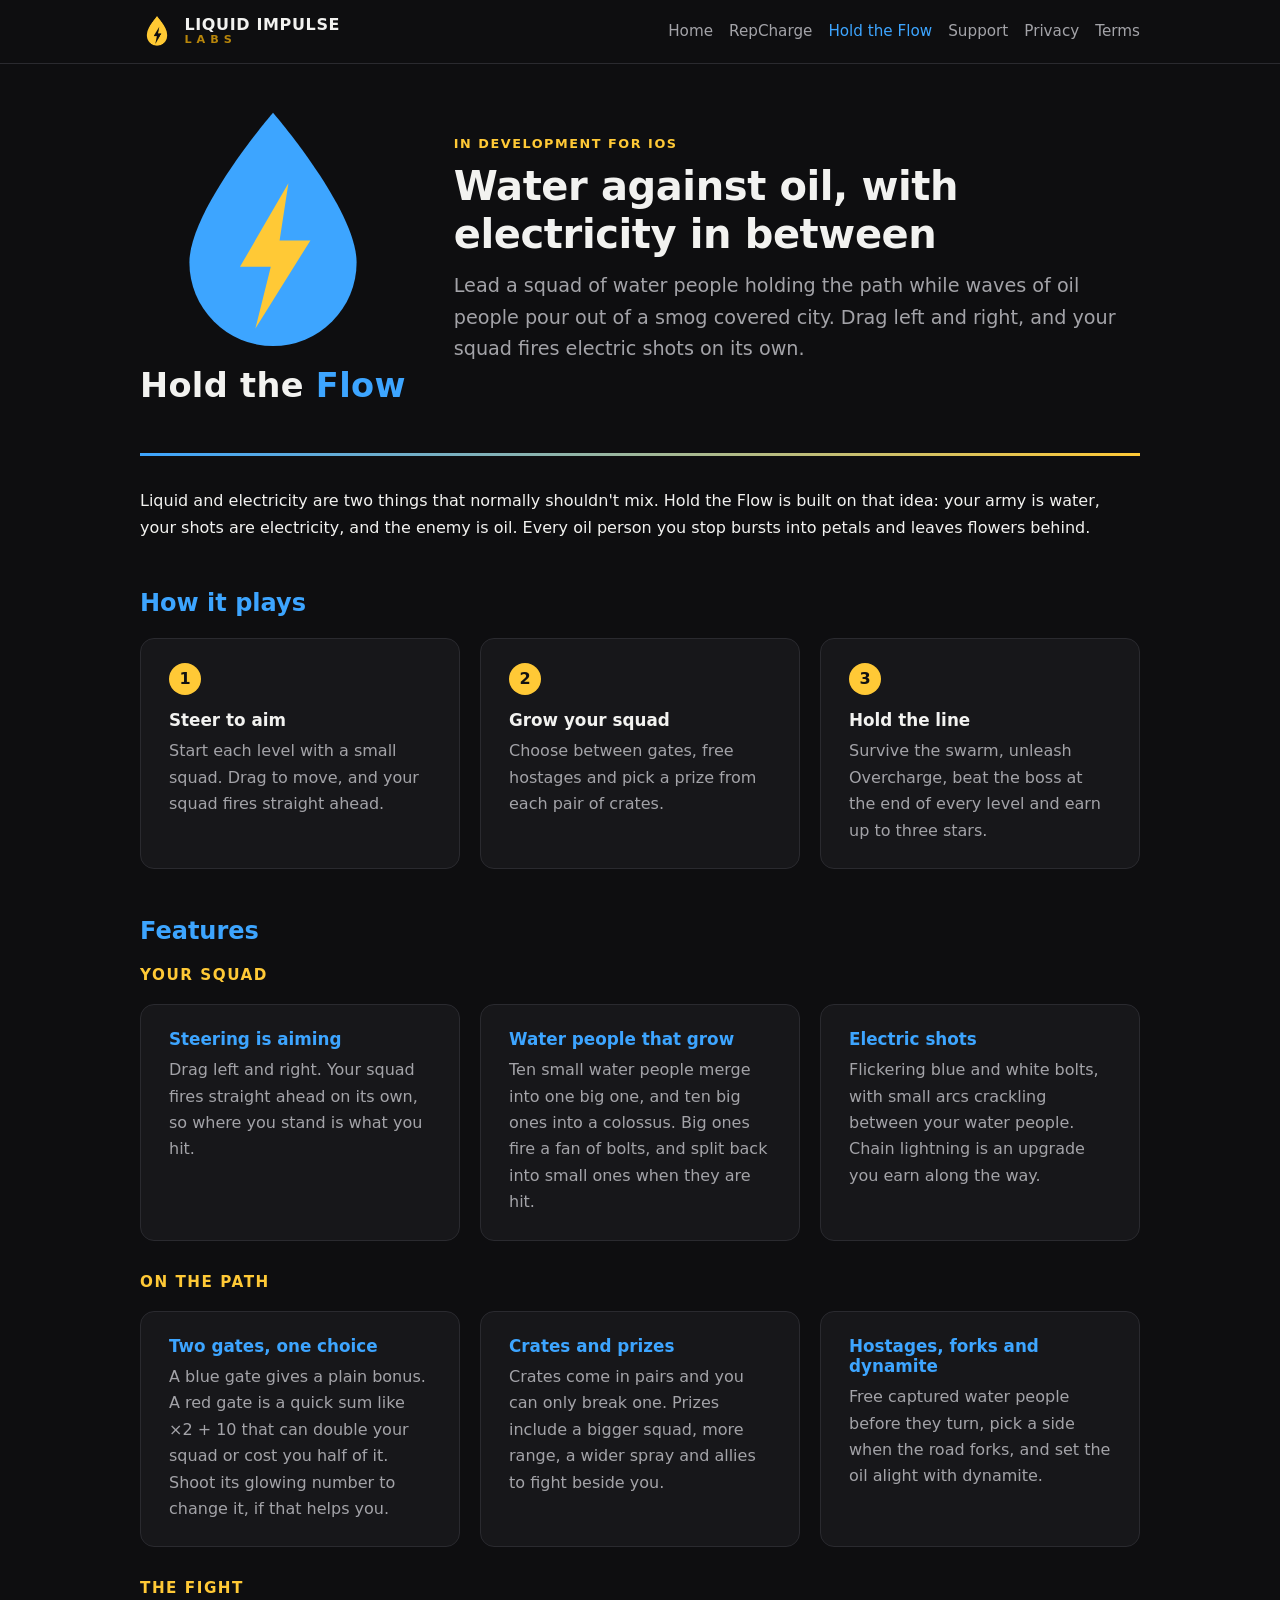
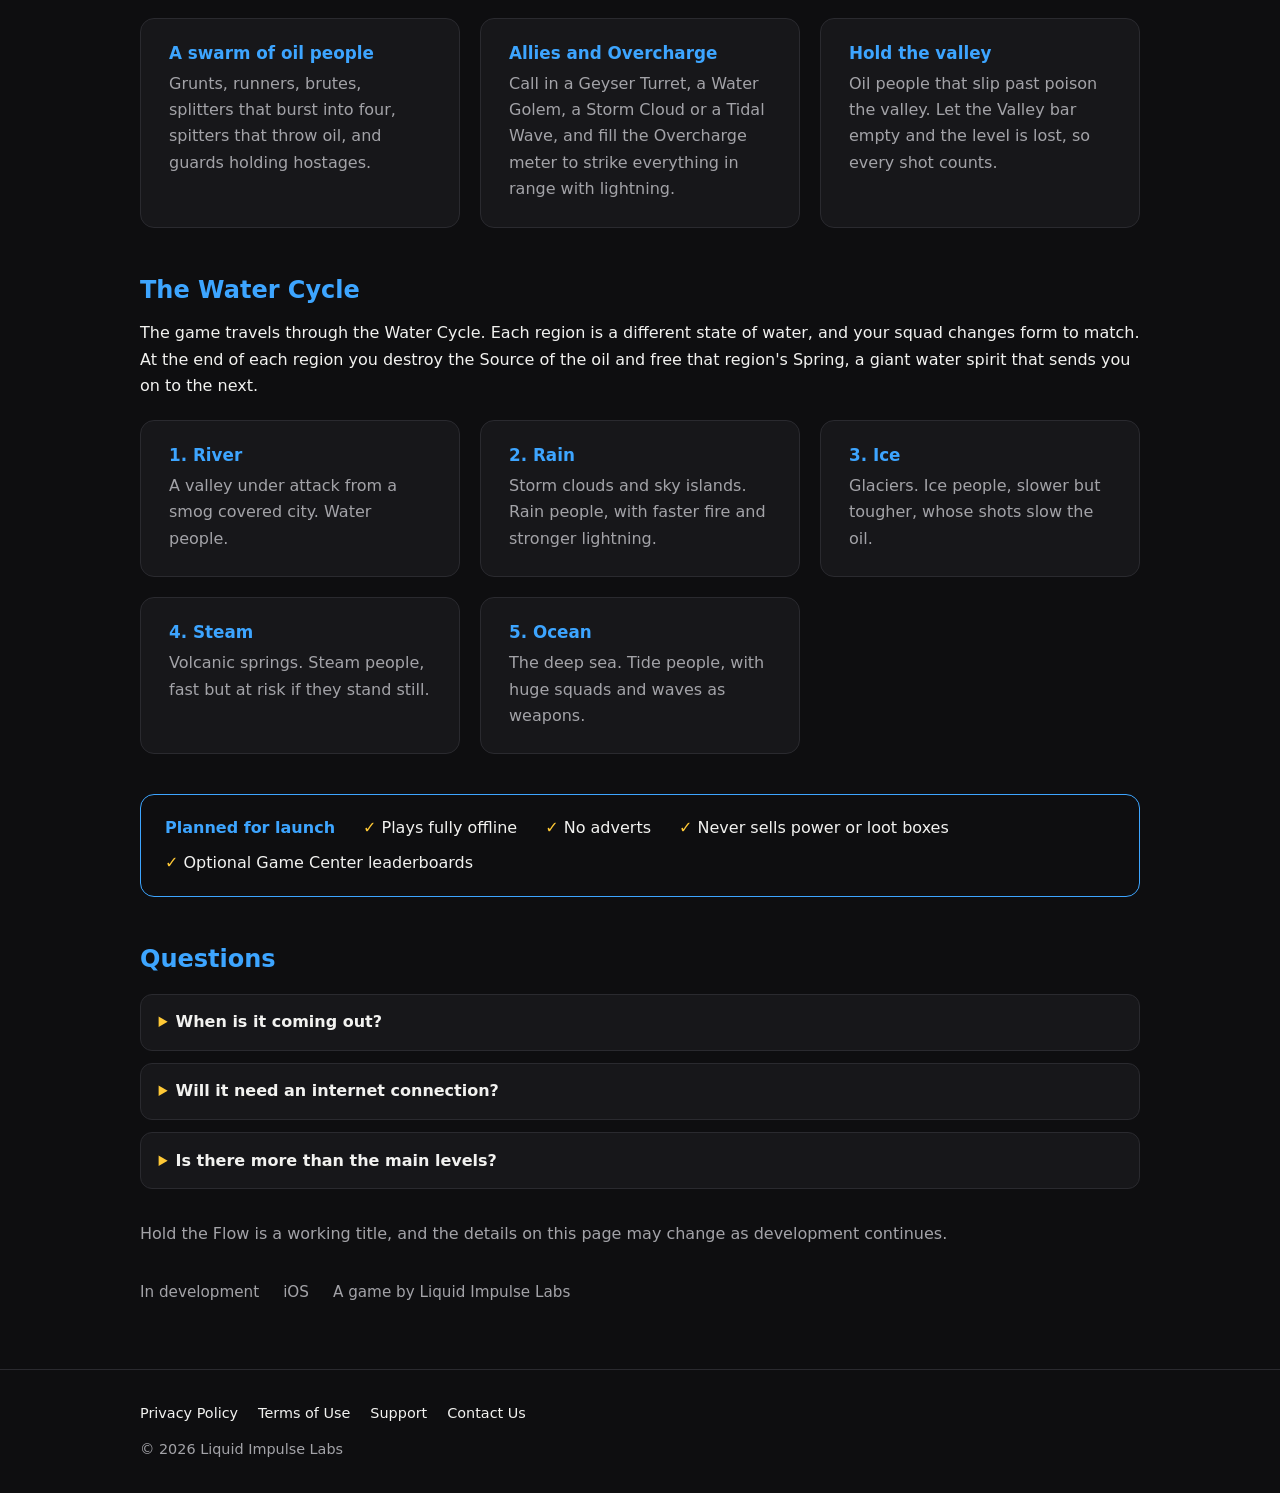
==== holdtheflow.html @ 060eed47 "Add a Hold the Flow game page (not yet published) New holdtheflow.html in blue and the Liquid Impuls" ====
<!doctype html>
<html lang="en-GB">
<head>
  <meta charset="utf-8">
  <meta name="viewport" content="width=device-width, initial-scale=1">
  <title>Hold the Flow</title>
  <meta name="description" content="Hold the Flow is a game for iOS in development at Liquid Impulse Labs. Lead a squad of water people with electric shots against waves of oil people.">
  <meta name="theme-color" content="#0e0e10">
  <link rel="icon" type="image/svg+xml" href="assets/holdtheflow-mark.svg">
  <link rel="apple-touch-icon" href="assets/app-icon.png">
  <link rel="stylesheet" href="assets/style.css">
</head>
<body>
  <header class="site-header">
    <div class="inner">
      <a class="brand" href="index.html" aria-label="Liquid Impulse Labs home">
        <img src="assets/logo-mark.png" alt="" width="34" height="34">
        <span class="brand-name"><strong>LIQUID IMPULSE</strong><span>LABS</span></span>
      </a>
      <nav class="site-nav" aria-label="Main">
        <a href="index.html">Home</a>
        <a href="repcharge.html" class="nav-rc">RepCharge</a>
        <a href="holdtheflow.html" class="nav-htf" aria-current="page">Hold the Flow</a>
        <a href="support.html">Support</a>
        <a href="privacy.html">Privacy</a>
        <a href="terms.html">Terms</a>
      </nav>
    </div>
  </header>

  <main class="holdtheflow">
    <section class="app-hero">
      <div class="htf-hero">
        <img class="htf-hero-mark" src="assets/holdtheflow-mark.svg" alt="" width="220" height="242">
        <p class="htf-wordmark">Hold the <span>Flow</span></p>
      </div>
      <div>
        <p class="eyebrow">In development for iOS</p>
        <h1>Water against oil, with electricity in between</h1>
        <p class="lead">Lead a squad of water people holding the path while waves of oil people pour out of a smog covered city. Drag left and right, and your squad fires electric shots on its own.</p>
      </div>
    </section>

    <p style="margin-top:2rem">Liquid and electricity are two things that normally shouldn't mix. Hold the Flow is built on that idea: your army is water, your shots are electricity, and the enemy is oil. Every oil person you stop bursts into petals and leaves flowers behind.</p>

    <h2>How it plays</h2>
    <ol class="steps">
      <li><strong>Steer to aim</strong><span>Start each level with a small squad. Drag to move, and your squad fires straight ahead.</span></li>
      <li><strong>Grow your squad</strong><span>Choose between gates, free hostages and pick a prize from each pair of crates.</span></li>
      <li><strong>Hold the line</strong><span>Survive the swarm, unleash Overcharge, beat the boss at the end of every level and earn up to three stars.</span></li>
    </ol>

    <h2>Features</h2>
    <h3 class="group-title">Your squad</h3>
    <div class="grid">
      <div class="panel">
        <h3>Steering is aiming</h3>
        <p>Drag left and right. Your squad fires straight ahead on its own, so where you stand is what you hit.</p>
      </div>
      <div class="panel">
        <h3>Water people that grow</h3>
        <p>Ten small water people merge into one big one, and ten big ones into a colossus. Big ones fire a fan of bolts, and split back into small ones when they are hit.</p>
      </div>
      <div class="panel">
        <h3>Electric shots</h3>
        <p>Flickering blue and white bolts, with small arcs crackling between your water people. Chain lightning is an upgrade you earn along the way.</p>
      </div>
    </div>

    <h3 class="group-title">On the path</h3>
    <div class="grid">
      <div class="panel">
        <h3>Two gates, one choice</h3>
        <p>A blue gate gives a plain bonus. A red gate is a quick sum like ×2 + 10 that can double your squad or cost you half of it. Shoot its glowing number to change it, if that helps you.</p>
      </div>
      <div class="panel">
        <h3>Crates and prizes</h3>
        <p>Crates come in pairs and you can only break one. Prizes include a bigger squad, more range, a wider spray and allies to fight beside you.</p>
      </div>
      <div class="panel">
        <h3>Hostages, forks and dynamite</h3>
        <p>Free captured water people before they turn, pick a side when the road forks, and set the oil alight with dynamite.</p>
      </div>
    </div>

    <h3 class="group-title">The fight</h3>
    <div class="grid">
      <div class="panel">
        <h3>A swarm of oil people</h3>
        <p>Grunts, runners, brutes, splitters that burst into four, spitters that throw oil, and guards holding hostages.</p>
      </div>
      <div class="panel">
        <h3>Allies and Overcharge</h3>
        <p>Call in a Geyser Turret, a Water Golem, a Storm Cloud or a Tidal Wave, and fill the Overcharge meter to strike everything in range with lightning.</p>
      </div>
      <div class="panel">
        <h3>Hold the valley</h3>
        <p>Oil people that slip past poison the valley. Let the Valley bar empty and the level is lost, so every shot counts.</p>
      </div>
    </div>

    <h2>The Water Cycle</h2>
    <p>The game travels through the Water Cycle. Each region is a different state of water, and your squad changes form to match. At the end of each region you destroy the Source of the oil and free that region's Spring, a giant water spirit that sends you on to the next.</p>
    <div class="grid">
      <div class="panel">
        <h3>1. River</h3>
        <p>A valley under attack from a smog covered city. Water people.</p>
      </div>
      <div class="panel">
        <h3>2. Rain</h3>
        <p>Storm clouds and sky islands. Rain people, with faster fire and stronger lightning.</p>
      </div>
      <div class="panel">
        <h3>3. Ice</h3>
        <p>Glaciers. Ice people, slower but tougher, whose shots slow the oil.</p>
      </div>
      <div class="panel">
        <h3>4. Steam</h3>
        <p>Volcanic springs. Steam people, fast but at risk if they stand still.</p>
      </div>
      <div class="panel">
        <h3>5. Ocean</h3>
        <p>The deep sea. Tide people, with huge squads and waves as weapons.</p>
      </div>
    </div>

    <section class="privacy-strip" aria-label="Our plans for launch">
      <strong>Planned for launch</strong>
      <span>Plays fully offline</span>
      <span>No adverts</span>
      <span>Never sells power or loot boxes</span>
      <span>Optional Game Center leaderboards</span>
    </section>

    <section>
      <h2>Questions</h2>
      <details>
        <summary>When is it coming out?</summary>
        <p>Hold the Flow is in development. We will share more here as it gets closer to release.</p>
      </details>
      <details>
        <summary>Will it need an internet connection?</summary>
        <p>No. The plan is for the game to open and be fully playable offline. Game Center leaderboards will be optional.</p>
      </details>
      <details>
        <summary>Is there more than the main levels?</summary>
        <p>The plan includes an Endless mode for each region and a daily challenge that is the same for every player in a region that day.</p>
      </details>
    </section>

    <p style="margin-top:2rem;color:var(--muted)">Hold the Flow is a working title, and the details on this page may change as development continues.</p>

    <div class="app-details">
      <span>In development</span>
      <span>iOS</span>
      <span>A game by Liquid Impulse Labs</span>
    </div>
  </main>

  <footer class="site-footer">
    <div class="inner">
      <nav class="footer-links" aria-label="Footer">
        <a href="privacy.html">Privacy Policy</a>
        <a href="terms.html">Terms of Use</a>
        <a href="support.html">Support</a>
        <a href="mailto:contact@liquidimpulselabs.com">Contact Us</a>
      </nav>
      <p>&copy; 2026 Liquid Impulse Labs</p>
    </div>
  </footer>
</body>
</html>
---- assets/style.css ----
/* Liquid Impulse Labs: shared styles */
:root {
  --bg: #0e0e10;
  --surface: #17171a;
  --border: #2a2a2f;
  --text: #f2f2f0;
  --muted: #a3a3a8;
  --lil-yellow: #ffc936;  /* Liquid Impulse Labs yellow */
  --accent: var(--lil-yellow);
  --accent-deep: #b8860b;
  --repcharge-accent: #FE3D23;
  --repcharge-bolt: #FFC933;  /* the bolt yellow, sampled from the two tone RepCharge logo */
  --flow-blue: #3DA5FF;  /* Hold the Flow: water and electricity blue, paired with the company yellow */
}

/* RepCharge content only. Inside this scope the accent becomes the RepCharge
   red orange. The header and footer sit outside it and keep the yellow. */
.repcharge { --accent: var(--repcharge-accent); }
.repcharge h2 { color: var(--accent); }
/* Hold the Flow content only: blue leads, the company yellow is the spark. */
.holdtheflow { --accent: var(--flow-blue); }
.holdtheflow h2 { color: var(--accent); }

* { box-sizing: border-box; }
html { -webkit-text-size-adjust: 100%; }
body {
  margin: 0;
  background: var(--bg);
  color: var(--text);
  font-family: system-ui, -apple-system, "Segoe UI", Roboto, "Helvetica Neue", Arial, sans-serif;
  line-height: 1.65;
}
a { color: var(--accent); }
a:hover { text-decoration: none; }
img { max-width: 100%; height: auto; }

/* Header */
.site-header { border-bottom: 1px solid var(--border); }
.site-header .inner {
  max-width: 1040px;
  margin: 0 auto;
  padding: 0.9rem 1.25rem;
  display: flex;
  flex-wrap: wrap;
  align-items: center;
  justify-content: space-between;
  gap: 0.75rem 1.5rem;
}
.brand { display: flex; align-items: center; gap: 0.65rem; text-decoration: none; color: var(--text); }
.brand img { width: 34px; height: 34px; }
.brand-name { display: flex; flex-direction: column; line-height: 1.05; }
.brand-name strong { font-weight: 800; letter-spacing: 0.04em; font-size: 1rem; }
.brand-name span { color: var(--accent-deep); font-size: 0.7rem; letter-spacing: 0.45em; font-weight: 600; }
.site-nav { display: flex; flex-wrap: wrap; gap: 0.25rem 1rem; }
.site-nav a { color: var(--muted); text-decoration: none; font-size: 0.95rem; }
.site-nav a:hover, .site-nav a[aria-current="page"] { color: var(--accent); }
/* The one exception in the header: the RepCharge link turns red orange when hovered or selected */
.site-nav a.nav-rc:hover, .site-nav a.nav-rc[aria-current="page"] { color: var(--repcharge-accent); }
.site-nav a.nav-htf:hover, .site-nav a.nav-htf[aria-current="page"] { color: var(--flow-blue); }

/* Layout */
main { max-width: 1040px; margin: 0 auto; padding: 2.5rem 1.25rem 4rem; }
.narrow { max-width: 720px; }
h1, h2, h3 { line-height: 1.2; }
h1 { font-size: clamp(2rem, 6vw, 3.25rem); margin: 0 0 0.75rem; letter-spacing: -0.01em; }
h2 { margin: 3rem 0 0; }
.lead { font-size: 1.2rem; color: var(--muted); margin-top: 0; }
.eyebrow { color: var(--accent); text-transform: uppercase; letter-spacing: 0.12em; font-size: 0.8rem; font-weight: 700; margin: 0 0 0.5rem; }

.hero { display: flex; flex-wrap: wrap; align-items: center; gap: 1.25rem 2rem; padding: 0.5rem 0 0; }
.hero > div { flex: 1 1 300px; }
.hero h1 { margin-bottom: 0.5rem; }
.hero .lead { margin-bottom: 0; }
.hero-mark { width: 96px; height: 96px; }

.panel {
  background: var(--surface);
  border: 1px solid var(--border);
  border-radius: 14px;
  padding: 1.5rem 1.75rem;
}
.rc-panel { display: flex; flex-wrap: wrap; align-items: center; gap: 1.5rem 2.5rem; margin-top: 2.5rem; padding: 2rem; border-top: 3px solid var(--accent); }
.rc-panel .rc-logo { width: 220px; height: auto; }
.rc-panel .rc-body { flex: 1 1 280px; }
.rc-panel .rc-body p { margin: 0.25rem 0 1.25rem; color: var(--muted); font-size: 1.1rem; }
.badge {
  display: inline-block;
  border: 1px solid var(--accent);
  color: var(--accent);
  border-radius: 999px;
  padding: 0.15rem 0.7rem;
  font-size: 0.8rem;
  font-weight: 600;
  margin-bottom: 0.5rem;
}
.button {
  display: inline-block;
  background: var(--accent);
  color: #111;
  font-weight: 700;
  text-decoration: none;
  padding: 0.65rem 1.25rem;
  border-radius: 10px;
}

.grid { display: grid; gap: 1.25rem; grid-template-columns: repeat(auto-fit, minmax(min(100%, 400px), 1fr)); margin-top: 1.25rem; }
.grid .panel h3 { margin: 0 0 0.5rem; color: var(--accent); font-size: 1.05rem; }
.grid .panel p { margin: 0; color: var(--muted); }

/* Legal pages */
.legal h2 { font-size: 1.2rem; margin: 2.25rem 0 0.5rem; color: var(--accent); }
.legal h1 + .meta { margin-top: 0; }
.legal ul { padding-left: 1.25rem; }
.legal .meta { color: var(--muted); }
.legal li { margin-bottom: 0.4rem; }
.legal pre { background: var(--surface); border: 1px solid var(--border); border-radius: 10px; padding: 1rem 1.25rem; overflow-x: auto; font-size: 0.95rem; line-height: 1.55; }
.legal pre code { font-family: ui-monospace, SFMono-Regular, Menlo, Consolas, monospace; }
address { font-style: normal; }

details { background: var(--surface); border: 1px solid var(--border); border-radius: 12px; padding: 0.9rem 1.1rem; margin-bottom: 0.75rem; }
summary { cursor: pointer; font-weight: 600; }
details p { color: var(--muted); margin-bottom: 0; }

/* Footer */
.site-footer { border-top: 1px solid var(--border); color: var(--muted); font-size: 0.9rem; }
.site-footer .inner { max-width: 1040px; margin: 0 auto; padding: 2rem 1.25rem; display: grid; gap: 0.75rem; }
.footer-links { display: flex; flex-wrap: wrap; gap: 0.25rem 1.25rem; }
.footer-links a { color: var(--text); text-decoration: none; }
.footer-links a:hover { color: var(--accent); }
.site-footer p { margin: 0; }

/* RepCharge app page */
.app-hero { display: flex; flex-wrap: wrap; align-items: center; gap: 1.5rem 3rem; }
.app-hero > div { flex: 1 1 320px; }
.app-hero h1 { font-size: clamp(1.75rem, 4.5vw, 2.5rem); }
.rc-logo-hero { width: min(100%, 320px); height: auto; }

.grid .panel h3 + p { margin-top: 0; }

.steps { list-style: none; padding: 0; counter-reset: step; display: grid; gap: 1.25rem; grid-template-columns: repeat(auto-fit, minmax(min(100%, 260px), 1fr)); margin: 1.25rem 0 0; }
.steps li { counter-increment: step; background: var(--surface); border: 1px solid var(--border); border-radius: 14px; padding: 1.5rem 1.75rem; }
.steps li::before {
  content: counter(step);
  display: inline-grid; place-items: center;
  width: 2rem; height: 2rem; border-radius: 50%;
  background: var(--accent); color: #111; font-weight: 800;
  margin-bottom: 0.75rem;
}
.steps strong { display: block; font-size: 1.05rem; margin-bottom: 0.25rem; }
.steps span { color: var(--muted); }

.group-title { margin: 2rem 0 0; font-size: 0.95rem; color: var(--muted); text-transform: uppercase; letter-spacing: 0.1em; }
h2 + .group-title { margin-top: 1.25rem; }

.privacy-strip {
  margin-top: 2.5rem;
  border: 1px solid var(--accent);
  border-radius: 14px;
  padding: 1.25rem 1.5rem;
  display: flex; flex-wrap: wrap; gap: 0.5rem 1.75rem; align-items: center;
}
.privacy-strip strong { color: var(--accent); }
.privacy-strip span::before { content: "✓ "; color: var(--accent); }

.app-details { margin-top: 2rem; color: var(--muted); font-size: 0.95rem; display: flex; flex-wrap: wrap; gap: 0.25rem 1.5rem; }

.visually-hidden { position: absolute; width: 1px; height: 1px; margin: -1px; padding: 0; overflow: hidden; clip: rect(0 0 0 0); white-space: nowrap; border: 0; }

/* Small screens: slightly tighter panels */
@media (max-width: 600px) {
  main { padding-top: 2rem; }
  .panel { padding: 1.25rem 1.4rem; }
  .rc-panel { padding: 1.5rem; }
  h2 { margin-top: 2.5rem; }
}
h2 + details { margin-top: 1.25rem; }

/* Expanding sections on the privacy and terms pages (native details/summary, no script) */
.legal details.section { background: none; border: 0; border-bottom: 1px solid var(--border); border-radius: 0; padding: 0; margin: 0; }
.legal :not(details.section) + details.section { border-top: 1px solid var(--border); margin-top: 2rem; }
.legal details.section > summary {
  list-style: none; cursor: pointer;
  display: flex; align-items: center; justify-content: space-between; gap: 1.25rem;
  padding: 1.35rem 0;
}
.legal details.section > summary::-webkit-details-marker { display: none; }
.legal details.section > summary h2 { margin: 0; font-size: 1.15rem; color: var(--accent); }
.legal details.section > summary::after {
  content: ""; flex: 0 0 16px; height: 16px;
  background:
    linear-gradient(var(--accent), var(--accent)) center / 100% 2px no-repeat,
    linear-gradient(var(--accent), var(--accent)) center / 2px 100% no-repeat;
  transition: background-size 0.2s ease;
}
.legal details.section[open] > summary::after {
  background:
    linear-gradient(var(--accent), var(--accent)) center / 100% 2px no-repeat,
    linear-gradient(var(--accent), var(--accent)) center / 2px 0 no-repeat;
}
.legal details.section > summary:focus-visible { outline: 2px solid var(--accent); outline-offset: 4px; }
.legal details.section p { color: var(--text); margin: 0 0 1em; }
.legal details.section > :last-child { margin-bottom: 1.5rem; }

/* RepCharge page: two tone, like the logo. Red orange leads (headings, cards, buttons,
   links); the bolt yellow adds the spark (labels, step numbers, ticks, markers). */
main.repcharge .eyebrow,
main.repcharge .group-title { color: var(--repcharge-bolt); }
main.repcharge .steps li::before { background: var(--repcharge-bolt); }
main.repcharge .privacy-strip span::before { color: var(--repcharge-bolt); }
main.repcharge summary::marker { color: var(--repcharge-bolt); }
main.repcharge .app-hero {
  padding-bottom: 2.5rem;
  border-bottom: 3px solid transparent;
  border-image: linear-gradient(90deg, var(--repcharge-accent), var(--repcharge-bolt)) 1;
}

/* Home page RepCharge box: the same two tone touch. A red to yellow strip
   along the top (drawn as a background so the rounded corners stay) and a
   yellow "Coming soon" badge; the button stays red orange. */
.rc-panel {
  border-top: 1px solid var(--border);
  background:
    linear-gradient(90deg, var(--repcharge-accent), var(--repcharge-bolt)) top / 100% 3px no-repeat,
    var(--surface);
}
.rc-panel .badge { color: var(--repcharge-bolt); border-color: var(--repcharge-bolt); }

/* Hold the Flow page and home box: blue leads, the company yellow adds the spark */
main.holdtheflow .eyebrow,
main.holdtheflow .group-title { color: var(--lil-yellow); }
main.holdtheflow .steps li::before { background: var(--lil-yellow); }
main.holdtheflow .privacy-strip span::before { color: var(--lil-yellow); }
main.holdtheflow .app-hero {
  padding-bottom: 2.5rem;
  border-bottom: 3px solid transparent;
  border-image: linear-gradient(90deg, var(--flow-blue), var(--lil-yellow)) 1;
}
.htf-mark { width: 150px; height: auto; }
.htf-hero-mark { width: min(100%, 220px); height: auto; margin: 0 auto; display: block; }
.app-hero .htf-hero { flex: 0 1 260px; text-align: center; }
.htf-wordmark { font-size: clamp(1.6rem, 4vw, 2.1rem); font-weight: 800; letter-spacing: 0.01em; margin: 0.75rem 0 0; color: var(--text); }
.htf-wordmark span { color: var(--flow-blue); }
.htf-panel {
  display: flex; flex-wrap: wrap; align-items: center; gap: 1.5rem 2.5rem;
  margin-top: 1.5rem; padding: 2rem;
  border-top: 1px solid var(--border);
  background:
    linear-gradient(90deg, var(--flow-blue), var(--lil-yellow)) top / 100% 3px no-repeat,
    var(--surface);
}
.htf-panel .rc-body { flex: 1 1 280px; }
.htf-panel .htf-mark { width: 120px; margin: 0 50px; }
.htf-panel h2 { margin: 0.25rem 0 0.25rem; font-size: 1.5rem; }
.htf-panel p { margin: 0 0 1.25rem; color: var(--muted); font-size: 1.1rem; }
.htf-panel .badge { color: var(--lil-yellow); border-color: var(--lil-yellow); }
@media (max-width: 600px) { .htf-panel { padding: 1.5rem; } .htf-panel .htf-mark { margin: 0; width: 96px; } }
.htf-panel { border: 1px solid var(--border); border-radius: 14px; }
.app-hero .htf-hero { flex: 0 0 260px; }
.htf-wordmark { white-space: nowrap; }
main.holdtheflow .grid { grid-template-columns: repeat(auto-fit, minmax(min(100%, 280px), 1fr)); }
main.holdtheflow summary::marker { color: var(--lil-yellow); }
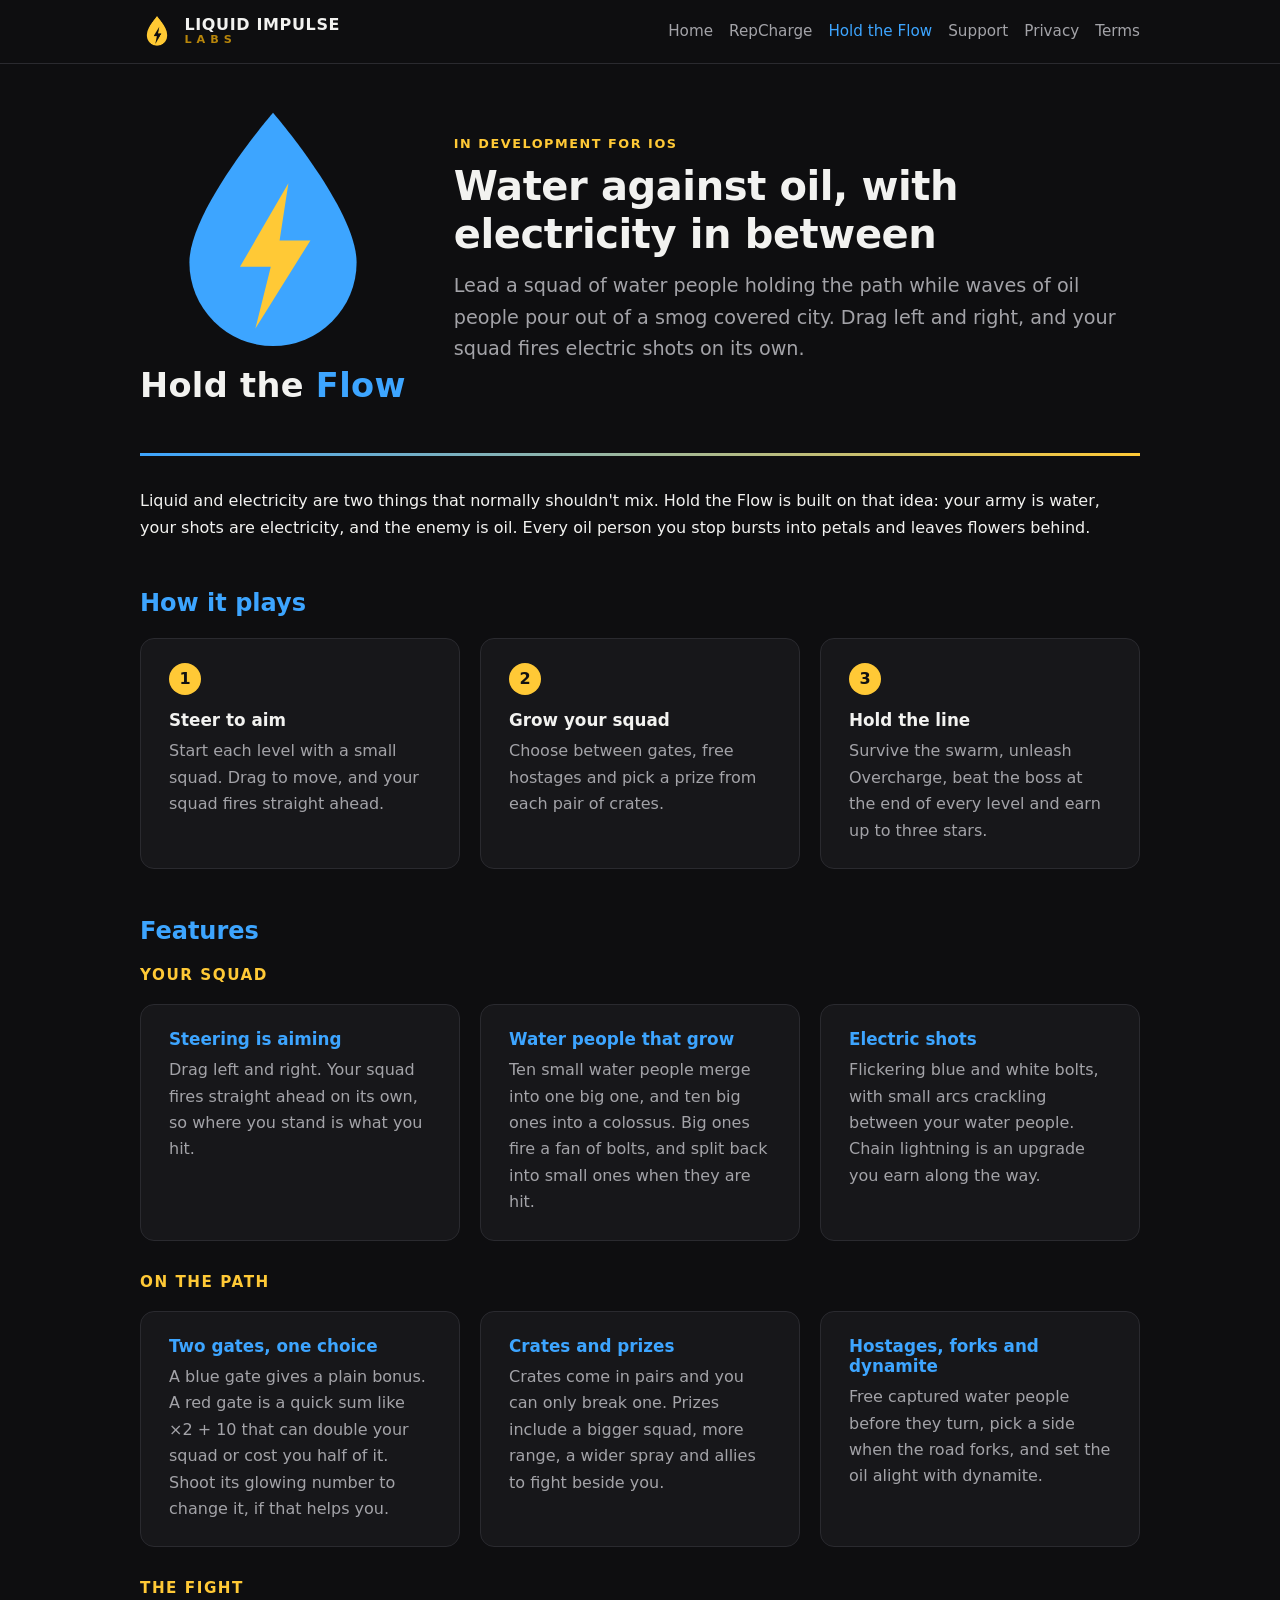
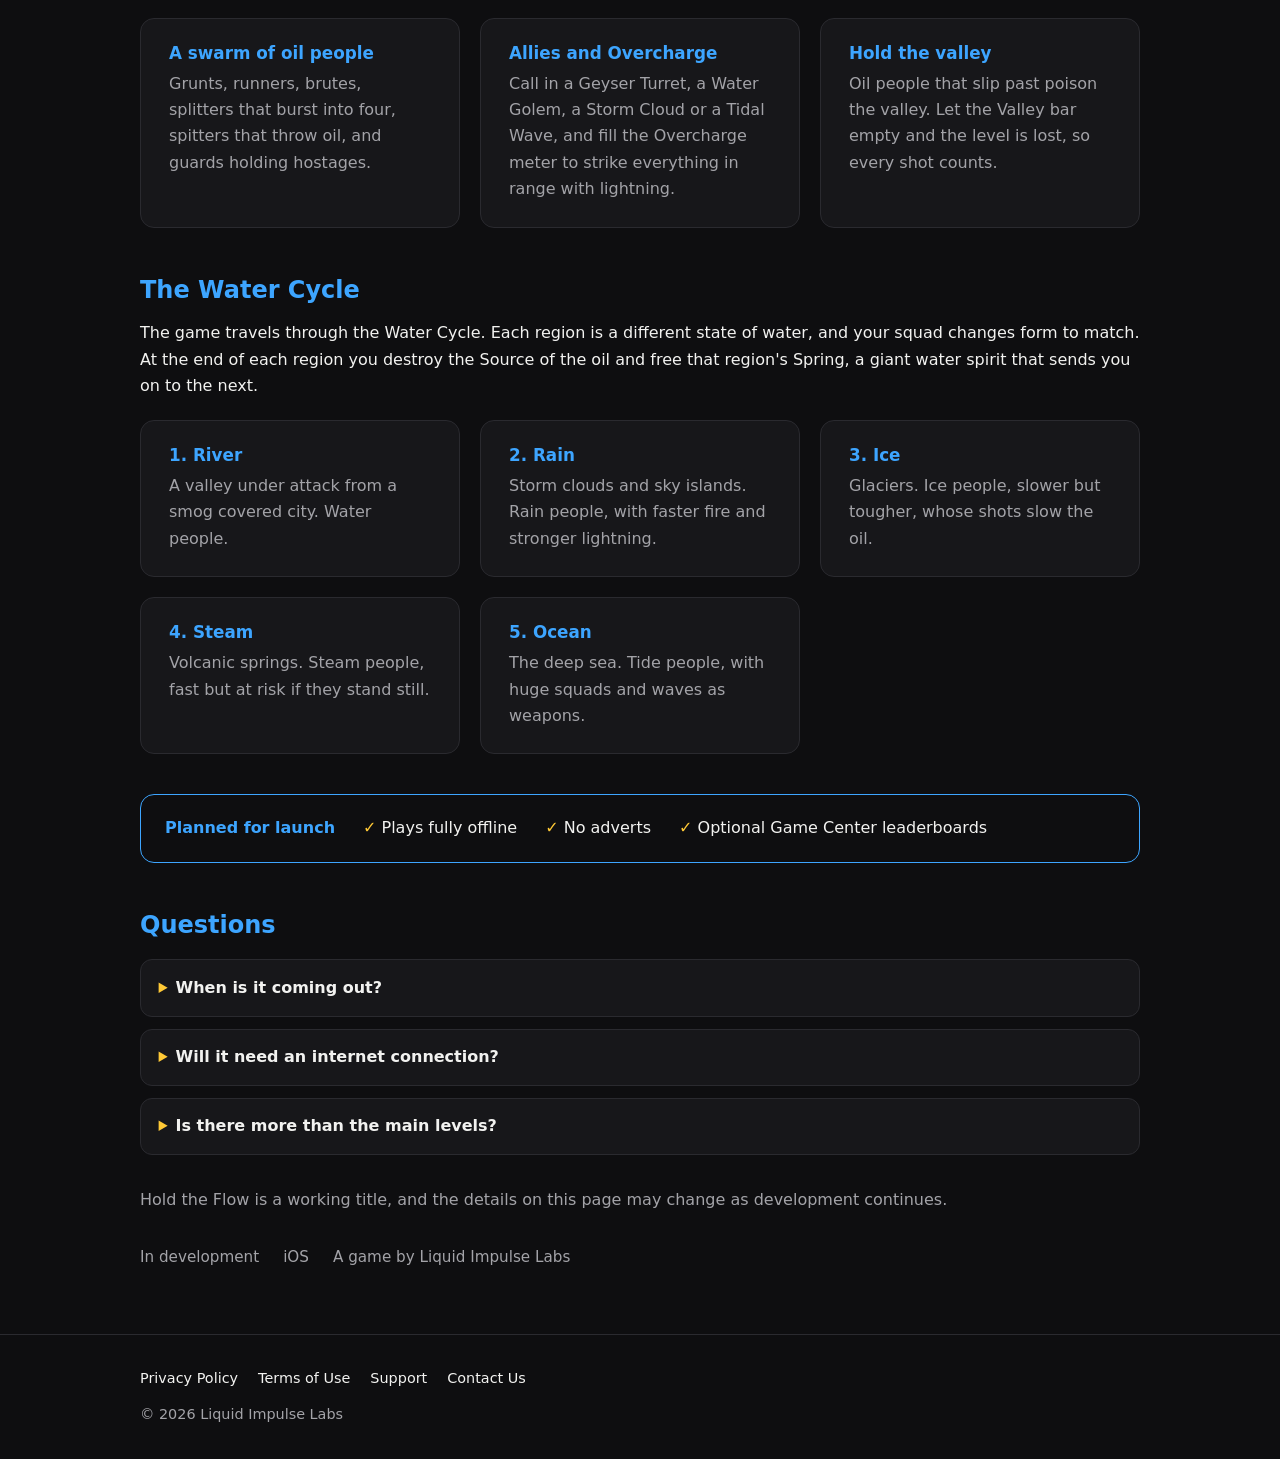
==== commit 9fbd61e3: "Sharpen the Hold the Flow home description and drop the loot box line Co-Authored-By: Claude Opus 5." ====
--- a/holdtheflow.html
+++ b/holdtheflow.html
@@ -128,7 +128,6 @@
       <strong>Planned for launch</strong>
       <span>Plays fully offline</span>
       <span>No adverts</span>
-      <span>Never sells power or loot boxes</span>
       <span>Optional Game Center leaderboards</span>
     </section>
 
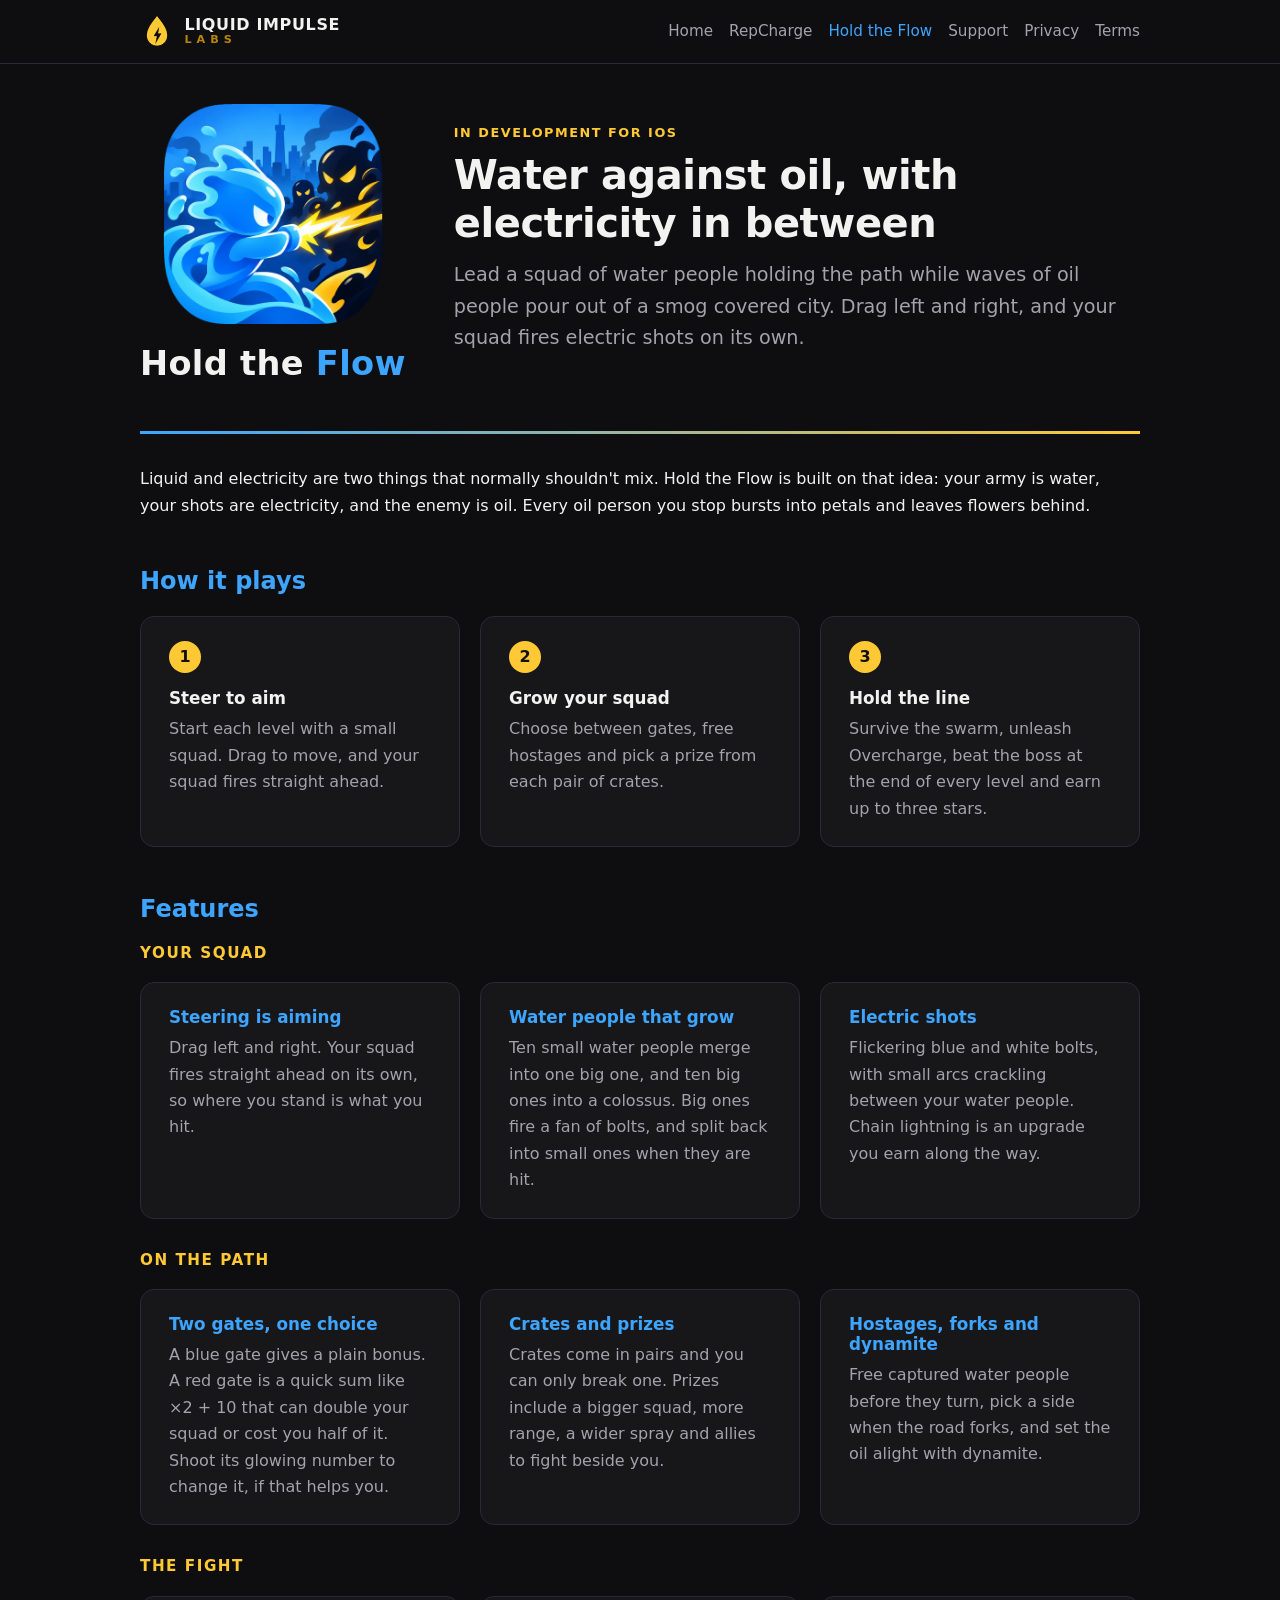
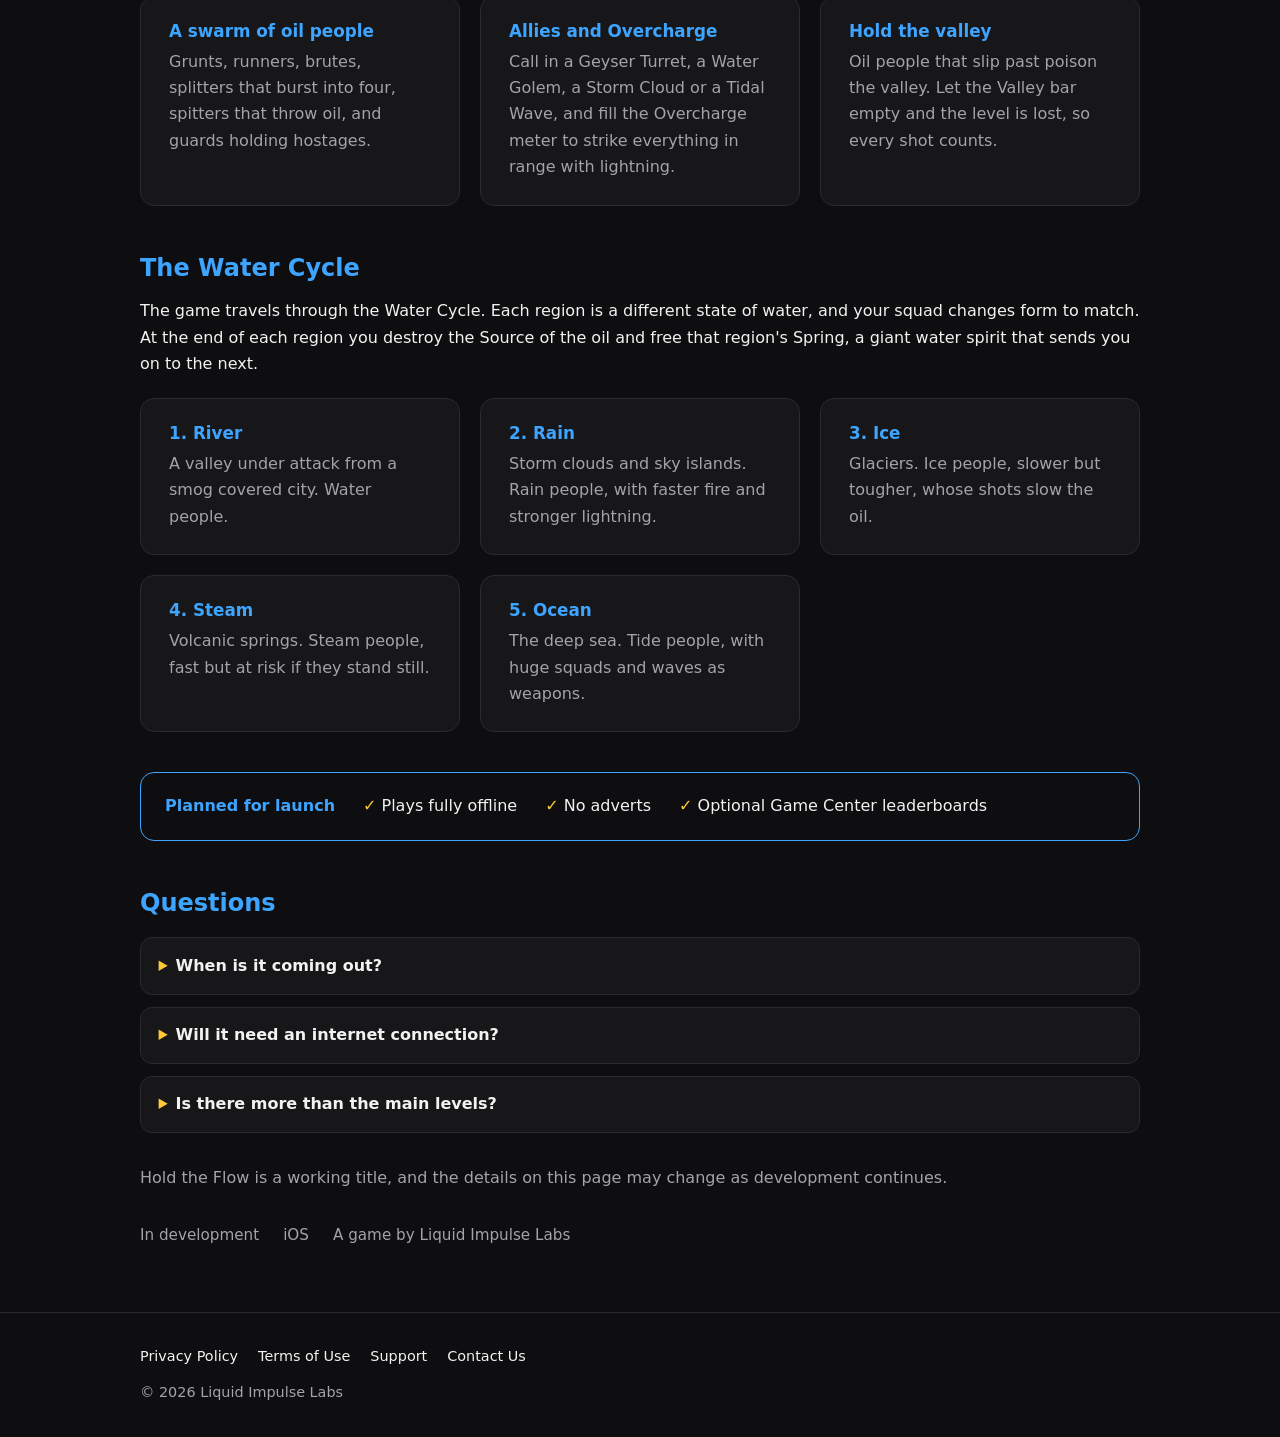
==== commit ea80616c: "Use the new Hold the Flow icon on the home and game pages Replaces the placeholder drop mark with th" ====
--- a/holdtheflow.html
+++ b/holdtheflow.html
@@ -6,8 +6,9 @@
   <title>Hold the Flow</title>
   <meta name="description" content="Hold the Flow is a game for iOS in development at Liquid Impulse Labs. Lead a squad of water people with electric shots against waves of oil people.">
   <meta name="theme-color" content="#0e0e10">
-  <link rel="icon" type="image/svg+xml" href="assets/holdtheflow-mark.svg">
-  <link rel="apple-touch-icon" href="assets/app-icon.png">
+  <link rel="icon" type="image/png" sizes="32x32" href="assets/holdtheflow-favicon-32.png">
+  <link rel="icon" type="image/png" sizes="64x64" href="assets/holdtheflow-favicon-64.png">
+  <link rel="apple-touch-icon" href="assets/holdtheflow-apple-touch-icon.png">
   <link rel="stylesheet" href="assets/style.css">
 </head>
 <body>
@@ -31,7 +32,7 @@
   <main class="holdtheflow">
     <section class="app-hero">
       <div class="htf-hero">
-        <img class="htf-hero-mark" src="assets/holdtheflow-mark.svg" alt="" width="220" height="242">
+        <img class="htf-hero-mark" src="assets/holdtheflow-icon.png" alt="Hold the Flow icon: a water person firing lightning at oil people" width="220" height="220">
         <p class="htf-wordmark">Hold the <span>Flow</span></p>
       </div>
       <div>
--- a/assets/style.css
+++ b/assets/style.css
@@ -259,3 +259,31 @@
 .htf-wordmark { white-space: nowrap; }
 main.holdtheflow .grid { grid-template-columns: repeat(auto-fit, minmax(min(100%, 280px), 1fr)); }
 main.holdtheflow summary::marker { color: var(--lil-yellow); }
+
+/* Support, privacy and terms: one page each, with a panel per app. The page
+   itself is company yellow; each app's button and panel carry that app's
+   class, so RepCharge is red orange and Hold the Flow is blue.
+   The selector is plain links; :target shows the chosen app's panel, and the
+   first app shows when no app is chosen. Browsers without :has() show every
+   panel in turn, so nothing is ever hidden by mistake. */
+.app-picker { display: flex; flex-wrap: wrap; gap: 0.5rem; margin: 1.25rem 0 0.5rem; }
+.app-picker a {
+  padding: 0.5rem 1.1rem; border: 1px solid var(--border); border-radius: 999px;
+  color: var(--accent); font-weight: 600; text-decoration: none;
+}
+.app-picker a:hover { border-color: var(--accent); }
+.app-picker a:focus-visible { outline: 2px solid var(--accent); outline-offset: 3px; }
+.app-doc { scroll-margin-top: 7rem; }
+.app-doc + .app-doc { margin-top: 3rem; padding-top: 2rem; border-top: 2px solid var(--accent); }
+.app-doc > .meta:first-child { margin-top: 1.5rem; }
+@supports selector(:has(a)) {
+  .app-doc { display: none; }
+  .app-doc + .app-doc { margin-top: 0; padding-top: 0; border-top: 0; }
+  .app-doc:target, .app-doc:has(:target),
+  .app-docs:not(:has(:target)) .app-doc:first-child { display: block; }
+  .legal:not(:has(.app-docs :target)) .app-picker a:first-child,
+  .legal:has(#repcharge:target, #repcharge :target) .app-picker a[href="#repcharge"],
+  .legal:has(#holdtheflow:target, #holdtheflow :target) .app-picker a[href="#holdtheflow"] {
+    background: var(--accent); border-color: var(--accent); color: var(--bg);
+  }
+}
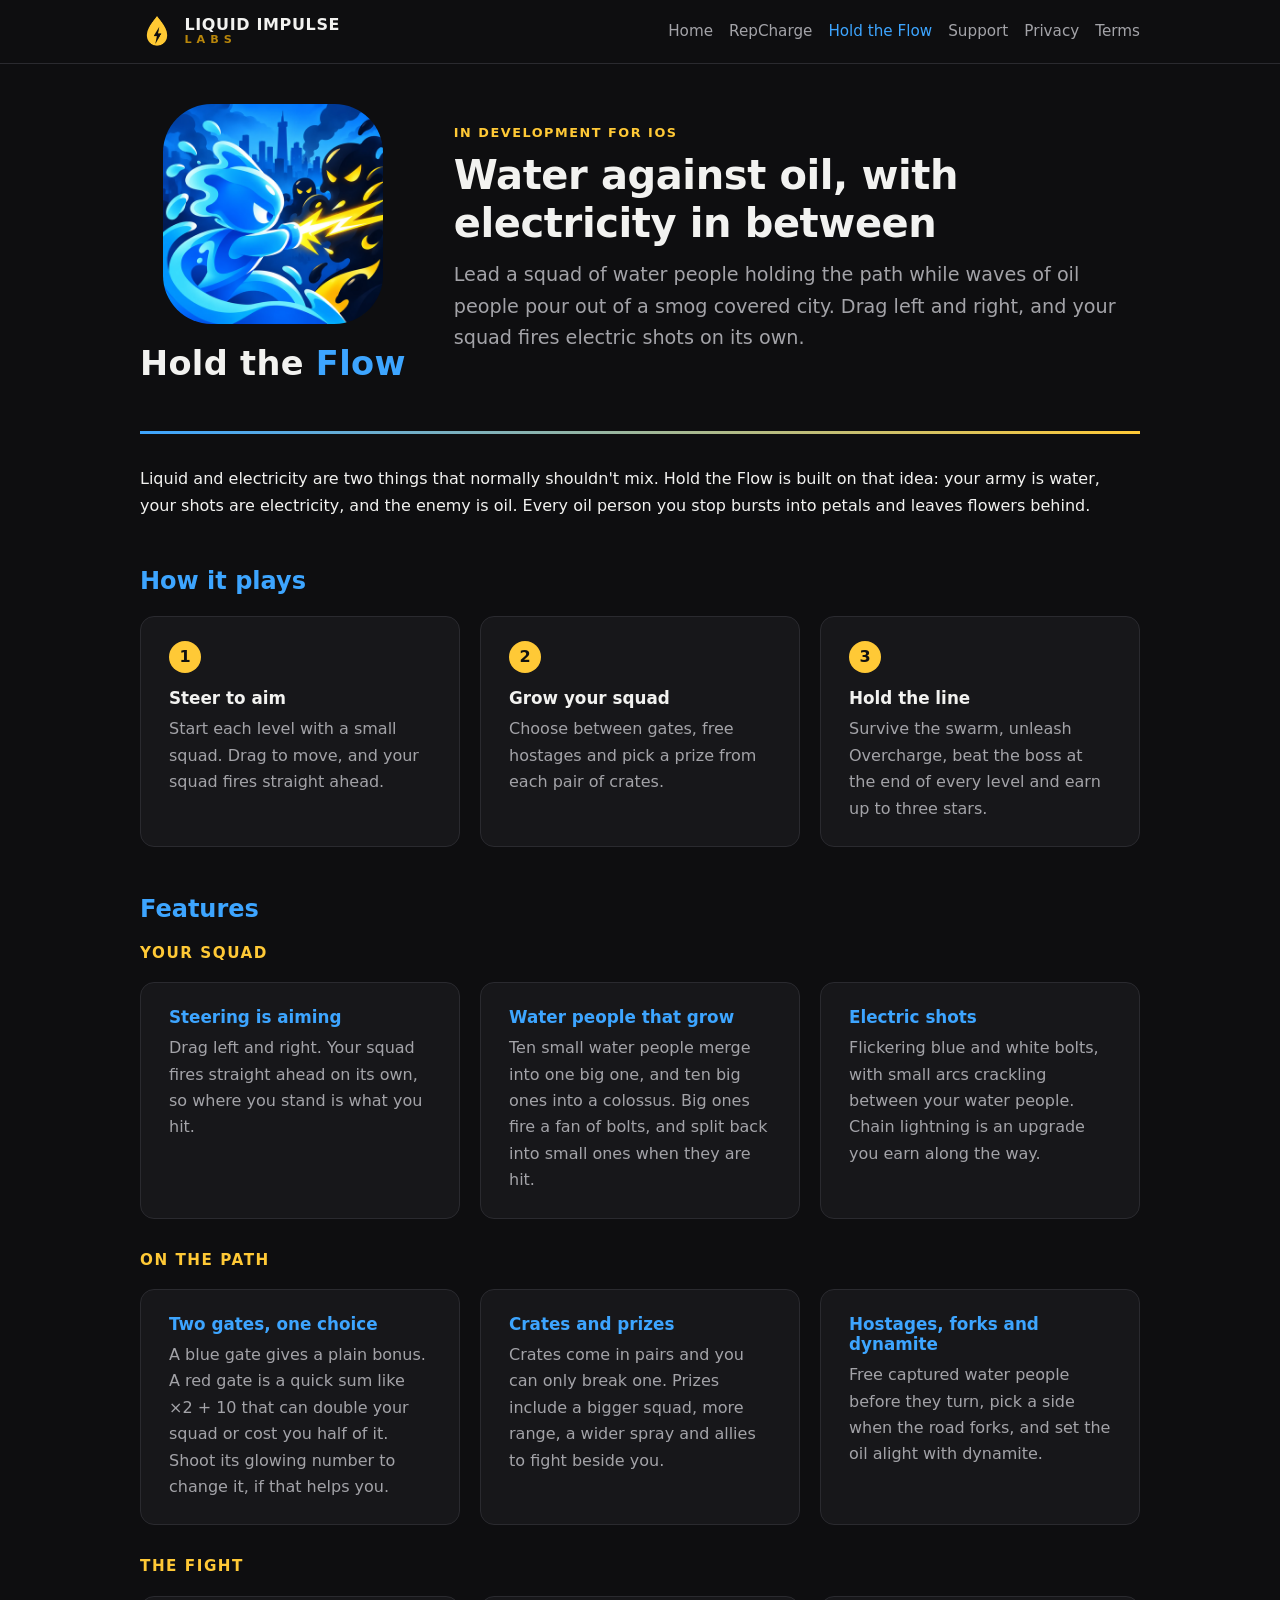
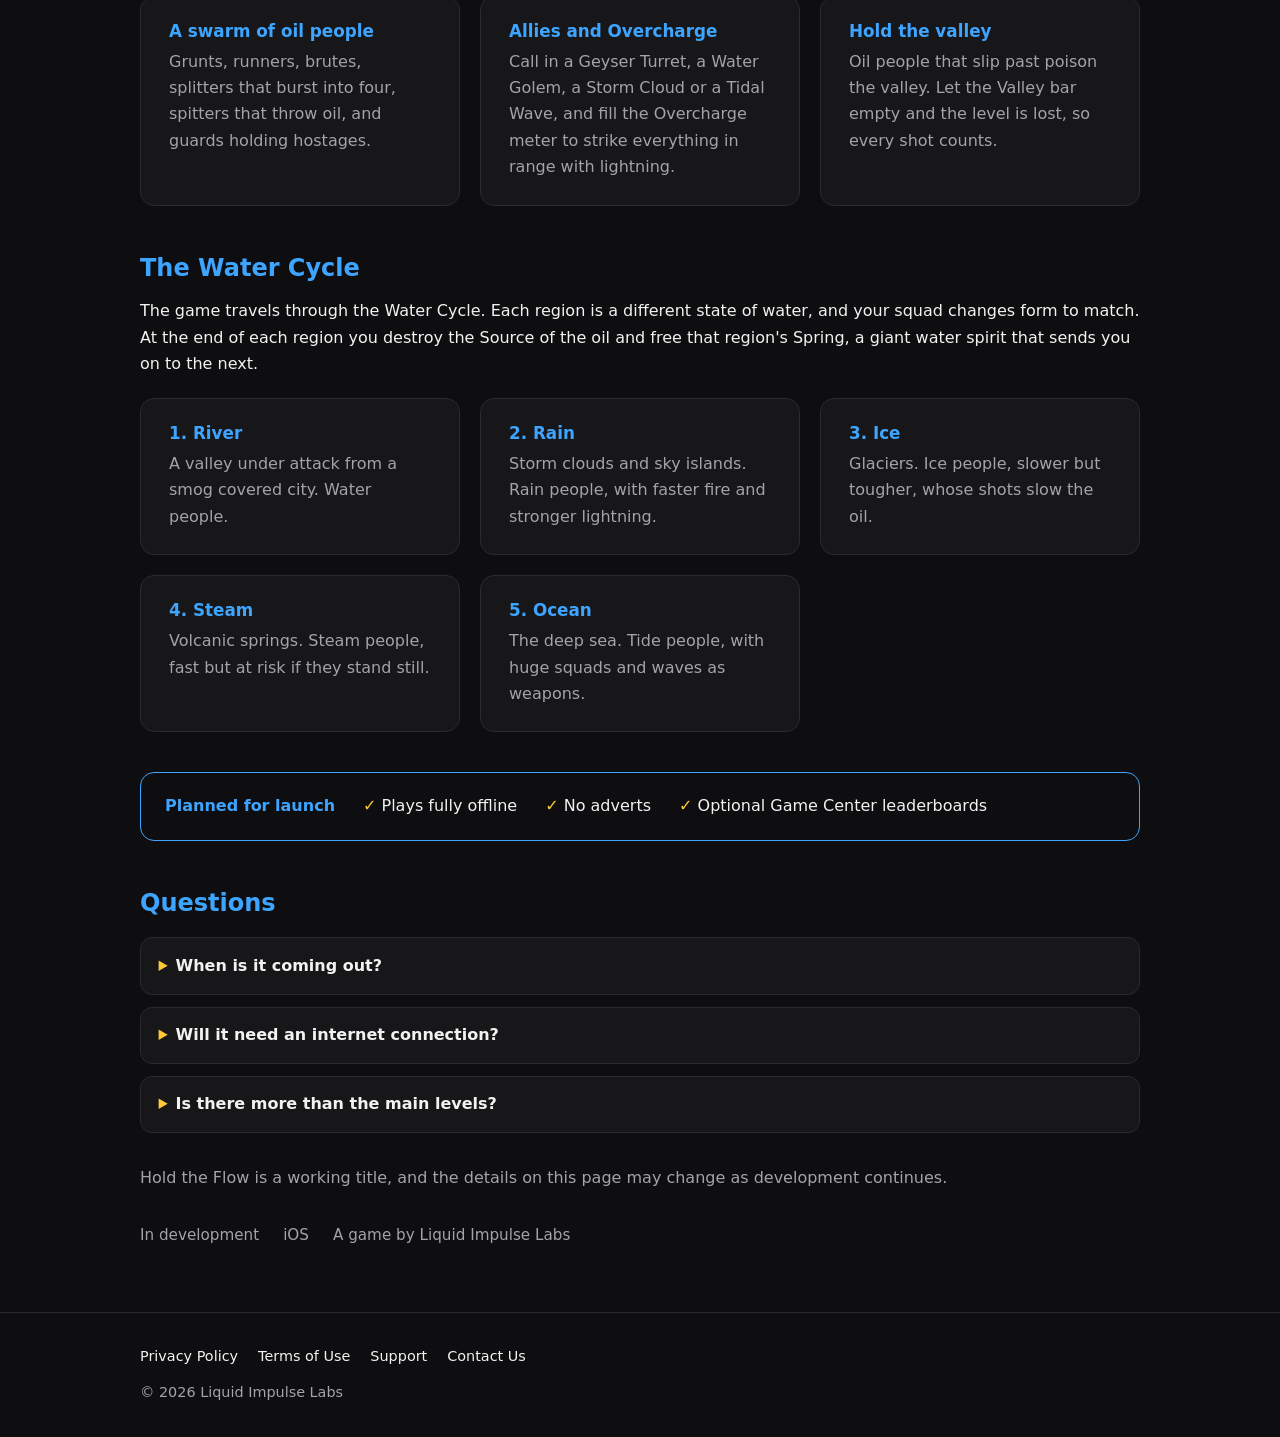
==== commit 234276b4: "Use the square Hold the Flow artwork and refresh its tab icons Icons are now made from the full squa" ====
--- a/holdtheflow.html
+++ b/holdtheflow.html
@@ -6,9 +6,9 @@
   <title>Hold the Flow</title>
   <meta name="description" content="Hold the Flow is a game for iOS in development at Liquid Impulse Labs. Lead a squad of water people with electric shots against waves of oil people.">
   <meta name="theme-color" content="#0e0e10">
-  <link rel="icon" type="image/png" sizes="32x32" href="assets/holdtheflow-favicon-32.png">
-  <link rel="icon" type="image/png" sizes="64x64" href="assets/holdtheflow-favicon-64.png">
-  <link rel="apple-touch-icon" href="assets/holdtheflow-apple-touch-icon.png">
+  <link rel="icon" type="image/png" sizes="32x32" href="assets/holdtheflow-favicon-32.png?v=2">
+  <link rel="icon" type="image/png" sizes="64x64" href="assets/holdtheflow-favicon-64.png?v=2">
+  <link rel="apple-touch-icon" href="assets/holdtheflow-apple-touch-icon.png?v=2">
   <link rel="stylesheet" href="assets/style.css">
 </head>
 <body>
@@ -32,7 +32,7 @@
   <main class="holdtheflow">
     <section class="app-hero">
       <div class="htf-hero">
-        <img class="htf-hero-mark" src="assets/holdtheflow-icon.png" alt="Hold the Flow icon: a water person firing lightning at oil people" width="220" height="220">
+        <img class="htf-hero-mark" src="assets/holdtheflow-icon.png?v=2" alt="Hold the Flow icon: a water person firing lightning at oil people" width="220" height="220">
         <p class="htf-wordmark">Hold the <span>Flow</span></p>
       </div>
       <div>
--- a/assets/style.css
+++ b/assets/style.css
@@ -236,6 +236,8 @@
   border-image: linear-gradient(90deg, var(--flow-blue), var(--lil-yellow)) 1;
 }
 .htf-mark { width: 150px; height: auto; }
+/* The game icon is a full square image; round it like an iOS icon. */
+.htf-mark, .htf-hero-mark { border-radius: 22%; }
 .htf-hero-mark { width: min(100%, 220px); height: auto; margin: 0 auto; display: block; }
 .app-hero .htf-hero { flex: 0 1 260px; text-align: center; }
 .htf-wordmark { font-size: clamp(1.6rem, 4vw, 2.1rem); font-weight: 800; letter-spacing: 0.01em; margin: 0.75rem 0 0; color: var(--text); }
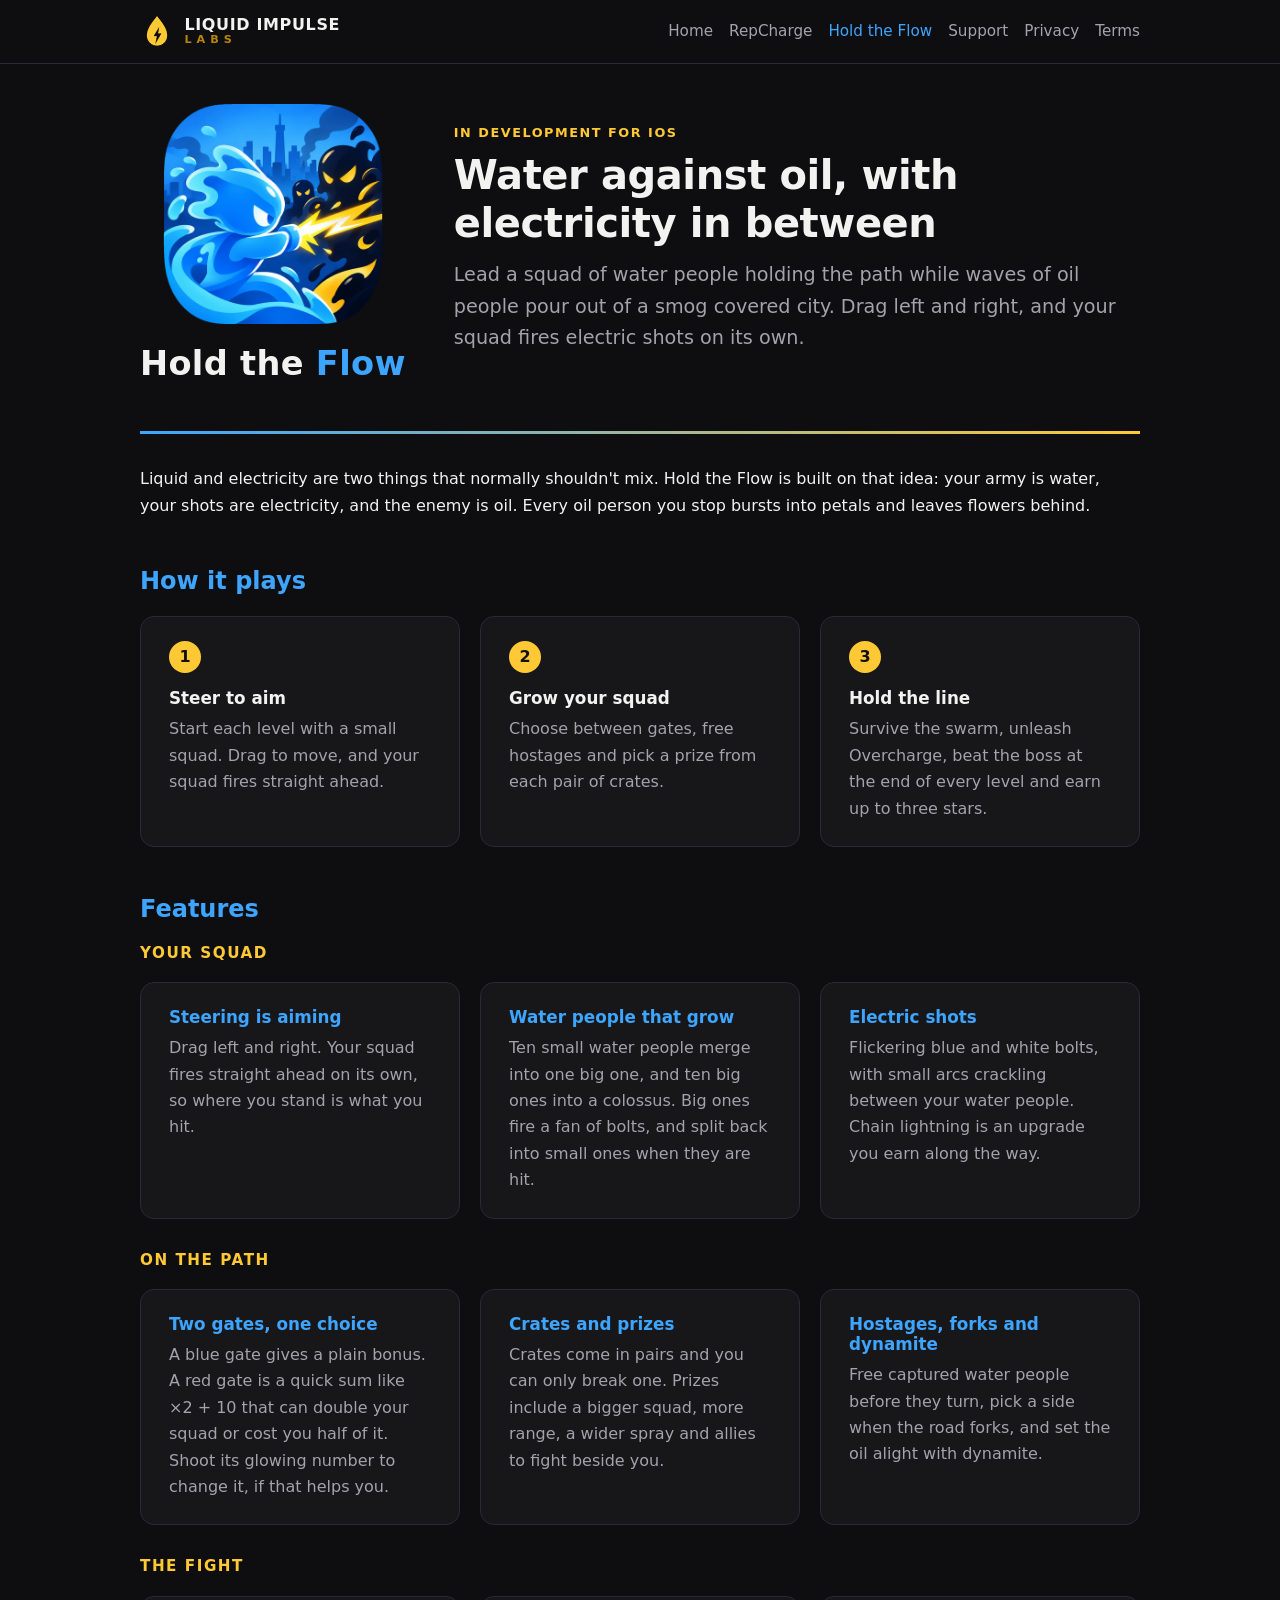
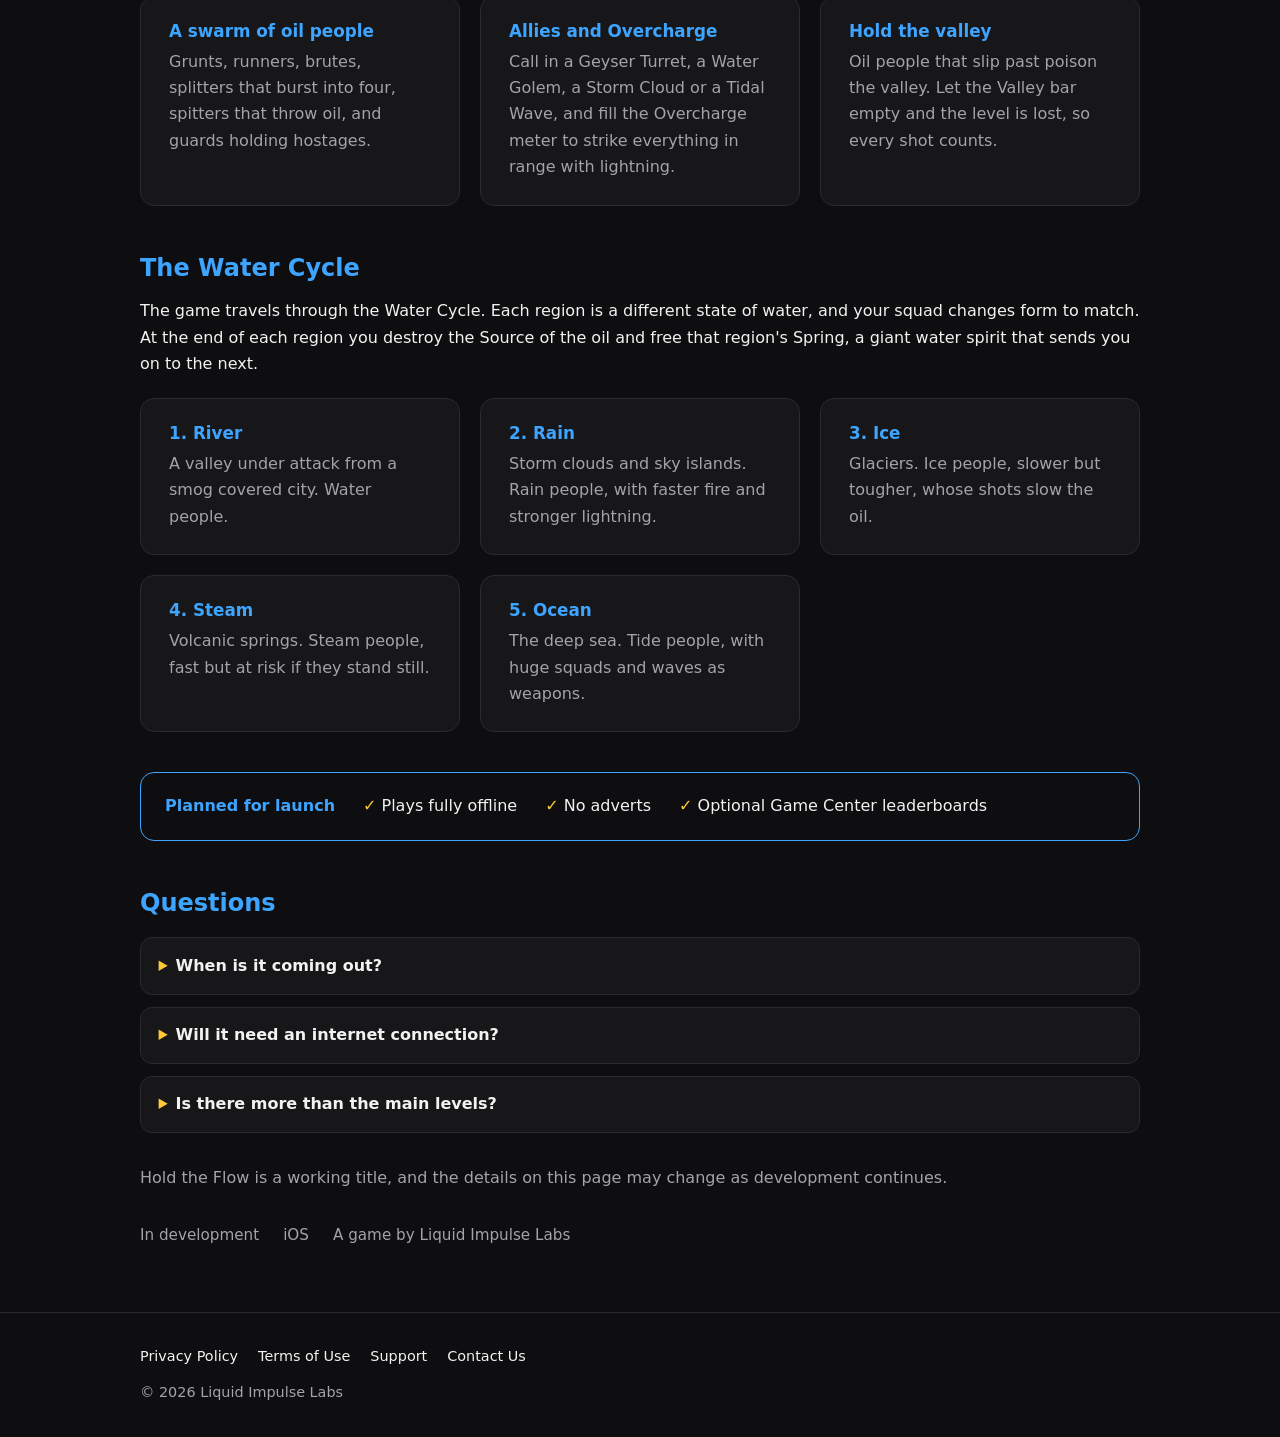
==== commit 2d63239c: "Bring back the rounded Hold the Flow icon on the page and in the tab The page and favicons use the r" ====
--- a/holdtheflow.html
+++ b/holdtheflow.html
@@ -6,9 +6,9 @@
   <title>Hold the Flow</title>
   <meta name="description" content="Hold the Flow is a game for iOS in development at Liquid Impulse Labs. Lead a squad of water people with electric shots against waves of oil people.">
   <meta name="theme-color" content="#0e0e10">
-  <link rel="icon" type="image/png" sizes="32x32" href="assets/holdtheflow-favicon-32.png?v=2">
-  <link rel="icon" type="image/png" sizes="64x64" href="assets/holdtheflow-favicon-64.png?v=2">
-  <link rel="apple-touch-icon" href="assets/holdtheflow-apple-touch-icon.png?v=2">
+  <link rel="icon" type="image/png" sizes="32x32" href="assets/holdtheflow-favicon-32.png?v=3">
+  <link rel="icon" type="image/png" sizes="64x64" href="assets/holdtheflow-favicon-64.png?v=3">
+  <link rel="apple-touch-icon" href="assets/holdtheflow-apple-touch-icon.png?v=3">
   <link rel="stylesheet" href="assets/style.css">
 </head>
 <body>
@@ -32,7 +32,7 @@
   <main class="holdtheflow">
     <section class="app-hero">
       <div class="htf-hero">
-        <img class="htf-hero-mark" src="assets/holdtheflow-icon.png?v=2" alt="Hold the Flow icon: a water person firing lightning at oil people" width="220" height="220">
+        <img class="htf-hero-mark" src="assets/holdtheflow-icon.png?v=3" alt="Hold the Flow icon: a water person firing lightning at oil people" width="220" height="220">
         <p class="htf-wordmark">Hold the <span>Flow</span></p>
       </div>
       <div>
--- a/assets/style.css
+++ b/assets/style.css
@@ -236,8 +236,6 @@
   border-image: linear-gradient(90deg, var(--flow-blue), var(--lil-yellow)) 1;
 }
 .htf-mark { width: 150px; height: auto; }
-/* The game icon is a full square image; round it like an iOS icon. */
-.htf-mark, .htf-hero-mark { border-radius: 22%; }
 .htf-hero-mark { width: min(100%, 220px); height: auto; margin: 0 auto; display: block; }
 .app-hero .htf-hero { flex: 0 1 260px; text-align: center; }
 .htf-wordmark { font-size: clamp(1.6rem, 4vw, 2.1rem); font-weight: 800; letter-spacing: 0.01em; margin: 0.75rem 0 0; color: var(--text); }
